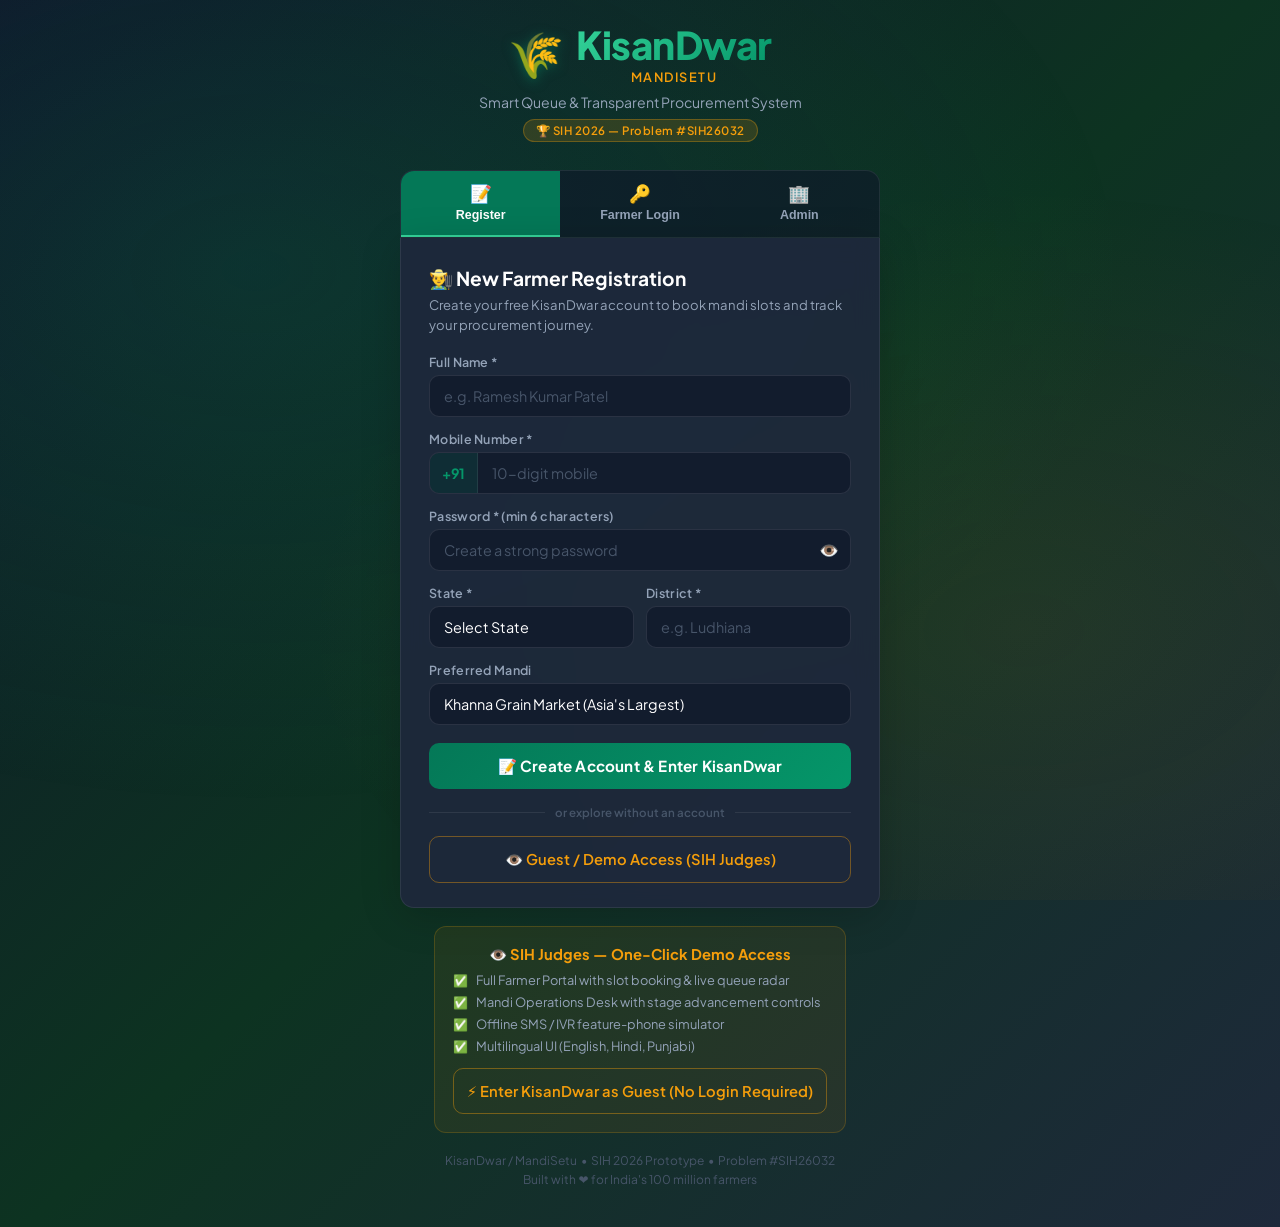
==== templates/login.html @ 2f961c19 "Added farmer registration and login" ====
<!DOCTYPE html>
<html lang="en">
<head>
    <meta charset="UTF-8">
    <meta name="viewport" content="width=device-width, initial-scale=1.0">
    <title>KisanDwar | Login & Registration Portal</title>
    <meta name="theme-color" content="#059669">
    <meta name="mobile-web-app-capable" content="yes">
    <link rel="manifest" href="/static/manifest.json">
    <link rel="preconnect" href="https://fonts.googleapis.com">
    <link rel="preconnect" href="https://fonts.gstatic.com" crossorigin>
    <link href="https://fonts.googleapis.com/css2?family=Plus+Jakarta+Sans:wght@400;500;600;700;800&display=swap" rel="stylesheet">
    <style>
        *, *::before, *::after { box-sizing: border-box; margin: 0; padding: 0; }

        :root {
            --green-600: #059669;
            --green-700: #047857;
            --green-800: #065f46;
            --green-50: #ecfdf5;
            --green-100: #d1fae5;
            --slate-900: #0f172a;
            --slate-800: #1e293b;
            --slate-700: #334155;
            --slate-600: #475569;
            --slate-400: #94a3b8;
            --slate-200: #e2e8f0;
            --slate-100: #f1f5f9;
            --amber-500: #f59e0b;
            --red-500: #ef4444;
            --white: #ffffff;
            --radius: 14px;
            --shadow: 0 4px 24px rgba(0,0,0,0.12);
            --shadow-lg: 0 8px 40px rgba(0,0,0,0.18);
        }

        body {
            font-family: 'Plus Jakarta Sans', system-ui, sans-serif;
            background: linear-gradient(135deg, var(--slate-900) 0%, #0d3321 50%, var(--slate-800) 100%);
            min-height: 100vh;
            display: flex;
            flex-direction: column;
            align-items: center;
            justify-content: flex-start;
            padding: 20px 16px 40px;
            position: relative;
            overflow-x: hidden;
        }

        body::before {
            content: '';
            position: fixed;
            inset: 0;
            background: radial-gradient(ellipse at 20% 30%, rgba(5,150,105,0.15) 0%, transparent 60%),
                        radial-gradient(ellipse at 80% 70%, rgba(245,158,11,0.07) 0%, transparent 50%);
            pointer-events: none;
        }

        /* ---- HEADER ---- */
        .auth-header {
            text-align: center;
            margin-bottom: 28px;
            position: relative;
            z-index: 1;
        }

        .brand-logo-wrap {
            display: flex;
            align-items: center;
            justify-content: center;
            gap: 12px;
            margin-bottom: 8px;
        }

        .logo-emoji {
            font-size: 2.8rem;
            filter: drop-shadow(0 2px 6px rgba(5,150,105,0.5));
        }

        .brand-name-big {
            font-size: 2.4rem;
            font-weight: 800;
            background: linear-gradient(135deg, #34d399, #059669);
            -webkit-background-clip: text;
            -webkit-text-fill-color: transparent;
            background-clip: text;
            letter-spacing: -0.5px;
        }

        .brand-sub-text {
            font-size: 0.8rem;
            font-weight: 600;
            color: var(--amber-500);
            letter-spacing: 1.5px;
            text-transform: uppercase;
        }

        .tagline {
            color: var(--slate-400);
            font-size: 0.88rem;
            margin-top: 4px;
        }

        .sih-badge {
            display: inline-block;
            background: rgba(245,158,11,0.15);
            color: var(--amber-500);
            border: 1px solid rgba(245,158,11,0.3);
            border-radius: 20px;
            padding: 3px 12px;
            font-size: 0.72rem;
            font-weight: 600;
            margin-top: 8px;
            letter-spacing: 0.5px;
        }

        /* ---- MAIN CARD WRAPPER ---- */
        .auth-portal {
            width: 100%;
            max-width: 480px;
            position: relative;
            z-index: 1;
        }

        /* ---- TABS ---- */
        .portal-tabs {
            display: grid;
            grid-template-columns: 1fr 1fr 1fr;
            background: rgba(15,23,42,0.6);
            border: 1px solid rgba(255,255,255,0.08);
            border-radius: var(--radius) var(--radius) 0 0;
            overflow: hidden;
        }

        .ptab {
            padding: 13px 8px;
            text-align: center;
            cursor: pointer;
            font-size: 0.78rem;
            font-weight: 600;
            color: var(--slate-400);
            transition: all 0.25s ease;
            border: none;
            background: none;
            display: flex;
            flex-direction: column;
            align-items: center;
            gap: 3px;
        }

        .ptab .tab-icon { font-size: 1.1rem; }

        .ptab:hover { color: var(--green-600); background: rgba(5,150,105,0.06); }

        .ptab.active {
            color: var(--white);
            background: var(--green-700);
            border-bottom: 2px solid #34d399;
        }

        /* ---- PANEL CARD ---- */
        .auth-card {
            background: rgba(30,41,59,0.95);
            border: 1px solid rgba(255,255,255,0.08);
            border-top: none;
            border-radius: 0 0 var(--radius) var(--radius);
            padding: 28px 28px 24px;
            box-shadow: var(--shadow-lg);
            backdrop-filter: blur(12px);
        }

        .auth-panel { display: none; }
        .auth-panel.active { display: block; }

        .panel-title {
            font-size: 1.2rem;
            font-weight: 700;
            color: var(--white);
            margin-bottom: 4px;
        }

        .panel-desc {
            color: var(--slate-400);
            font-size: 0.82rem;
            margin-bottom: 20px;
            line-height: 1.5;
        }

        /* ---- FORM ELEMENTS ---- */
        .form-group {
            margin-bottom: 14px;
        }

        label {
            display: block;
            font-size: 0.78rem;
            font-weight: 600;
            color: var(--slate-400);
            margin-bottom: 5px;
            letter-spacing: 0.3px;
        }

        input[type="text"],
        input[type="tel"],
        input[type="password"],
        select {
            width: 100%;
            padding: 11px 14px;
            background: rgba(15,23,42,0.7);
            border: 1.5px solid rgba(255,255,255,0.1);
            border-radius: 10px;
            color: var(--white);
            font-family: inherit;
            font-size: 0.9rem;
            transition: border-color 0.2s, box-shadow 0.2s;
            outline: none;
            -webkit-appearance: none;
            appearance: none;
        }

        input:focus, select:focus {
            border-color: var(--green-600);
            box-shadow: 0 0 0 3px rgba(5,150,105,0.18);
        }

        input::placeholder { color: var(--slate-600); }

        select option { background: var(--slate-800); }

        .form-row {
            display: grid;
            grid-template-columns: 1fr 1fr;
            gap: 12px;
        }

        /* ---- PHONE PREFIX ---- */
        .phone-field {
            display: flex;
            align-items: center;
            background: rgba(15,23,42,0.7);
            border: 1.5px solid rgba(255,255,255,0.1);
            border-radius: 10px;
            overflow: hidden;
            transition: border-color 0.2s, box-shadow 0.2s;
        }

        .phone-field:focus-within {
            border-color: var(--green-600);
            box-shadow: 0 0 0 3px rgba(5,150,105,0.18);
        }

        .phone-prefix {
            padding: 11px 12px;
            background: rgba(5,150,105,0.15);
            color: var(--green-600);
            font-size: 0.88rem;
            font-weight: 700;
            white-space: nowrap;
            border-right: 1.5px solid rgba(255,255,255,0.08);
        }

        .phone-field input {
            border: none;
            border-radius: 0;
            background: transparent;
            flex: 1;
            box-shadow: none;
        }

        .phone-field input:focus {
            box-shadow: none;
            border: none;
        }

        /* ---- BUTTONS ---- */
        .btn-primary-auth {
            width: 100%;
            padding: 13px;
            background: linear-gradient(135deg, var(--green-700), var(--green-600));
            color: var(--white);
            border: none;
            border-radius: 10px;
            font-family: inherit;
            font-size: 0.95rem;
            font-weight: 700;
            cursor: pointer;
            transition: all 0.2s ease;
            display: flex;
            align-items: center;
            justify-content: center;
            gap: 8px;
            margin-top: 18px;
            letter-spacing: 0.2px;
        }

        .btn-primary-auth:hover:not(:disabled) {
            background: linear-gradient(135deg, var(--green-800), var(--green-700));
            transform: translateY(-1px);
            box-shadow: 0 4px 16px rgba(5,150,105,0.35);
        }

        .btn-primary-auth:disabled {
            opacity: 0.6;
            cursor: not-allowed;
            transform: none;
        }

        .btn-guest {
            width: 100%;
            padding: 13px;
            background: transparent;
            color: var(--amber-500);
            border: 1.5px solid rgba(245,158,11,0.4);
            border-radius: 10px;
            font-family: inherit;
            font-size: 0.92rem;
            font-weight: 600;
            cursor: pointer;
            transition: all 0.2s ease;
            display: flex;
            align-items: center;
            justify-content: center;
            gap: 8px;
            margin-top: 10px;
        }

        .btn-guest:hover {
            background: rgba(245,158,11,0.08);
            border-color: var(--amber-500);
        }

        /* ---- ERROR / SUCCESS ---- */
        .auth-message {
            padding: 10px 14px;
            border-radius: 8px;
            font-size: 0.82rem;
            font-weight: 600;
            margin-top: 12px;
            display: none;
            align-items: center;
            gap: 8px;
        }

        .auth-message.error {
            background: rgba(239,68,68,0.12);
            border: 1px solid rgba(239,68,68,0.3);
            color: #fca5a5;
            display: flex;
        }

        .auth-message.success {
            background: rgba(5,150,105,0.12);
            border: 1px solid rgba(5,150,105,0.3);
            color: #6ee7b7;
            display: flex;
        }

        /* ---- GUEST CARD ---- */
        .guest-highlight {
            background: rgba(245,158,11,0.07);
            border: 1px solid rgba(245,158,11,0.2);
            border-radius: 12px;
            padding: 18px;
            margin-bottom: 16px;
        }

        .guest-highlight h4 {
            color: var(--amber-500);
            font-size: 0.92rem;
            font-weight: 700;
            margin-bottom: 8px;
        }

        .guest-feature-list {
            list-style: none;
            display: flex;
            flex-direction: column;
            gap: 6px;
        }

        .guest-feature-list li {
            color: var(--slate-400);
            font-size: 0.8rem;
            display: flex;
            align-items: center;
            gap: 8px;
        }

        .guest-feature-list li::before {
            content: '✅';
            font-size: 0.75rem;
        }

        /* ---- DEMO CREDENTIALS BOX ---- */
        .demo-creds {
            background: rgba(15,23,42,0.7);
            border: 1px solid rgba(255,255,255,0.06);
            border-radius: 10px;
            padding: 14px;
            margin-top: 16px;
        }

        .demo-creds-title {
            font-size: 0.72rem;
            font-weight: 700;
            color: var(--slate-400);
            text-transform: uppercase;
            letter-spacing: 1px;
            margin-bottom: 10px;
        }

        .cred-row {
            display: flex;
            justify-content: space-between;
            align-items: center;
            margin-bottom: 6px;
        }

        .cred-label { color: var(--slate-400); font-size: 0.78rem; }
        .cred-val {
            font-family: 'JetBrains Mono', monospace, sans-serif;
            font-size: 0.82rem;
            color: #34d399;
            font-weight: 600;
            background: rgba(52,211,153,0.08);
            padding: 2px 8px;
            border-radius: 4px;
            cursor: pointer;
        }

        /* ---- FOOTER ---- */
        .auth-footer {
            text-align: center;
            margin-top: 20px;
            color: var(--slate-600);
            font-size: 0.75rem;
            position: relative;
            z-index: 1;
        }

        .auth-footer a { color: var(--green-600); text-decoration: none; }

        /* ---- PASSWORD TOGGLE ---- */
        .pass-wrapper {
            position: relative;
        }

        .pass-wrapper input { padding-right: 42px; }

        .toggle-pass {
            position: absolute;
            right: 12px;
            top: 50%;
            transform: translateY(-50%);
            cursor: pointer;
            color: var(--slate-400);
            font-size: 1rem;
            user-select: none;
            background: none;
            border: none;
            padding: 0;
        }

        /* ---- DIVIDER ---- */
        .divider {
            display: flex;
            align-items: center;
            gap: 10px;
            margin: 16px 0;
        }

        .divider::before, .divider::after {
            content: '';
            flex: 1;
            height: 1px;
            background: rgba(255,255,255,0.08);
        }

        .divider span {
            font-size: 0.72rem;
            color: var(--slate-600);
            font-weight: 600;
            white-space: nowrap;
        }

        /* ---- RESPONSIVE ---- */
        @media (max-width: 480px) {
            body { padding: 12px 10px 30px; }
            .auth-card { padding: 22px 18px 20px; }
            .brand-name-big { font-size: 1.9rem; }
            .form-row { grid-template-columns: 1fr; }
        }

        /* ---- LOADING SPINNER ---- */
        .spinner {
            width: 16px;
            height: 16px;
            border: 2px solid rgba(255,255,255,0.3);
            border-top-color: white;
            border-radius: 50%;
            animation: spin 0.7s linear infinite;
            display: inline-block;
        }

        @keyframes spin { to { transform: rotate(360deg); } }
    </style>
</head>
<body>

    <!-- HEADER -->
    <header class="auth-header">
        <div class="brand-logo-wrap">
            <span class="logo-emoji">🌾</span>
            <div>
                <div class="brand-name-big">KisanDwar</div>
                <div class="brand-sub-text">MandiSetu</div>
            </div>
        </div>
        <p class="tagline">Smart Queue & Transparent Procurement System</p>
        <span class="sih-badge">🏆 SIH 2026 — Problem #SIH26032</span>
    </header>

    <!-- AUTH PORTAL -->
    <div class="auth-portal">

        <!-- TABS -->
        <div class="portal-tabs" role="tablist">
            <button class="ptab active" data-panel="register" role="tab" aria-selected="true">
                <span class="tab-icon">📝</span>
                <span>Register</span>
            </button>
            <button class="ptab" data-panel="login" role="tab" aria-selected="false">
                <span class="tab-icon">🔑</span>
                <span>Farmer Login</span>
            </button>
            <button class="ptab" data-panel="admin" role="tab" aria-selected="false">
                <span class="tab-icon">🏢</span>
                <span>Admin</span>
            </button>
        </div>

        <!-- CARD PANELS -->
        <div class="auth-card">

            <!-- PANEL: REGISTER -->
            <div id="panel-register" class="auth-panel active">
                <h2 class="panel-title">👨‍🌾 New Farmer Registration</h2>
                <p class="panel-desc">Create your free KisanDwar account to book mandi slots and track your procurement journey.</p>

                <form id="registerForm" autocomplete="off" novalidate>
                    <div class="form-group">
                        <label>Full Name *</label>
                        <input type="text" id="reg-name" placeholder="e.g. Ramesh Kumar Patel" autocomplete="name" required>
                    </div>

                    <div class="form-group">
                        <label>Mobile Number *</label>
                        <div class="phone-field">
                            <span class="phone-prefix">+91</span>
                            <input type="tel" id="reg-phone" placeholder="10-digit mobile" maxlength="10" autocomplete="tel" required>
                        </div>
                    </div>

                    <div class="form-group">
                        <label>Password * (min 6 characters)</label>
                        <div class="pass-wrapper">
                            <input type="password" id="reg-password" placeholder="Create a strong password" autocomplete="new-password" required>
                            <button type="button" class="toggle-pass" data-target="reg-password">👁️</button>
                        </div>
                    </div>

                    <div class="form-row">
                        <div class="form-group">
                            <label>State *</label>
                            <select id="reg-state">
                                <option value="">Select State</option>
                                <option value="Punjab">Punjab</option>
                                <option value="Haryana">Haryana</option>
                                <option value="Uttar Pradesh">Uttar Pradesh</option>
                                <option value="Madhya Pradesh">Madhya Pradesh</option>
                                <option value="Rajasthan">Rajasthan</option>
                                <option value="Maharashtra">Maharashtra</option>
                                <option value="Gujarat">Gujarat</option>
                                <option value="Bihar">Bihar</option>
                                <option value="Odisha">Odisha</option>
                                <option value="West Bengal">West Bengal</option>
                                <option value="Other">Other</option>
                            </select>
                        </div>
                        <div class="form-group">
                            <label>District *</label>
                            <input type="text" id="reg-district" placeholder="e.g. Ludhiana">
                        </div>
                    </div>

                    <div class="form-group">
                        <label>Preferred Mandi</label>
                        <select id="reg-mandi">
                            <option value="1">Khanna Grain Market (Asia's Largest)</option>
                            <option value="2">Karnal APMC Sub-Yard</option>
                            <option value="3">Barnala Food Grain Center</option>
                            <option value="4">Ujjain Krishi Upaj Mandi</option>
                        </select>
                    </div>

                    <div id="reg-msg" class="auth-message" role="alert"></div>

                    <button type="submit" class="btn-primary-auth" id="btn-register">
                        <span>📝 Create Account & Enter KisanDwar</span>
                    </button>
                </form>

                <div class="divider"><span>or explore without an account</span></div>

                <button class="btn-guest" id="btn-guest-reg">
                    👁️ Guest / Demo Access (SIH Judges)
                </button>
            </div>

            <!-- PANEL: FARMER LOGIN -->
            <div id="panel-login" class="auth-panel">
                <h2 class="panel-title">🔑 Farmer Login</h2>
                <p class="panel-desc">Login with your registered mobile number and password.</p>

                <form id="loginForm" autocomplete="off" novalidate>
                    <div class="form-group">
                        <label>Registered Mobile Number *</label>
                        <div class="phone-field">
                            <span class="phone-prefix">+91</span>
                            <input type="tel" id="login-phone" placeholder="10-digit mobile" maxlength="10" autocomplete="tel" required>
                        </div>
                    </div>

                    <div class="form-group">
                        <label>Password *</label>
                        <div class="pass-wrapper">
                            <input type="password" id="login-password" placeholder="Your password" autocomplete="current-password" required>
                            <button type="button" class="toggle-pass" data-target="login-password">👁️</button>
                        </div>
                    </div>

                    <div id="login-msg" class="auth-message" role="alert"></div>

                    <button type="submit" class="btn-primary-auth" id="btn-login">
                        <span>🔑 Login to KisanDwar</span>
                    </button>
                </form>

                <div class="divider"><span>or explore without an account</span></div>

                <button class="btn-guest" id="btn-guest-login">
                    👁️ Guest / Demo Access (SIH Judges)
                </button>

                <div class="demo-creds">
                    <div class="demo-creds-title">⚡ Quick Demo Fill</div>
                    <div class="cred-row">
                        <span class="cred-label">Mobile (pre-seeded farmer)</span>
                        <span class="cred-val" id="fill-demo-phone">9876543210</span>
                    </div>
                    <div class="cred-row">
                        <span class="cred-label">Note</span>
                        <span class="cred-val" style="font-family: inherit; font-size:0.7rem; color: var(--amber-500);">Use Guest access for demo farmers</span>
                    </div>
                </div>
            </div>

            <!-- PANEL: ADMIN LOGIN -->
            <div id="panel-admin" class="auth-panel">
                <h2 class="panel-title">🏢 Mandi Admin Login</h2>
                <p class="panel-desc">Mandi Inspector / APMC Officer login to access the Operations Control Desk.</p>

                <form id="adminForm" autocomplete="off" novalidate>
                    <div class="form-group">
                        <label>Admin Username *</label>
                        <input type="text" id="admin-username" placeholder="e.g. admin" autocomplete="username" required>
                    </div>

                    <div class="form-group">
                        <label>Password *</label>
                        <div class="pass-wrapper">
                            <input type="password" id="admin-password" placeholder="Admin password" autocomplete="current-password" required>
                            <button type="button" class="toggle-pass" data-target="admin-password">👁️</button>
                        </div>
                    </div>

                    <div id="admin-msg" class="auth-message" role="alert"></div>

                    <button type="submit" class="btn-primary-auth" id="btn-admin">
                        <span>🏢 Login to Operations Desk</span>
                    </button>
                </form>

                <div class="demo-creds">
                    <div class="demo-creds-title">🔐 Demo Admin Credentials</div>
                    <div class="cred-row">
                        <span class="cred-label">Username</span>
                        <span class="cred-val" id="fill-admin-user">admin</span>
                    </div>
                    <div class="cred-row">
                        <span class="cred-label">Password</span>
                        <span class="cred-val" id="fill-admin-pass">mandi@2026</span>
                    </div>
                    <p style="color: var(--slate-600); font-size: 0.72rem; margin-top: 8px;">Click the values above to auto-fill</p>
                </div>

                <div class="divider"><span>or explore without an account</span></div>

                <button class="btn-guest" id="btn-guest-admin">
                    👁️ Guest / Demo Access (SIH Judges)
                </button>
            </div>

        </div>
    </div>

    <!-- GUEST QUICK-ACCESS STRIP -->
    <div style="margin-top: 18px; text-align: center; position: relative; z-index:1;">
        <div class="guest-highlight" style="max-width: 480px; margin: 0 auto;">
            <h4>👁️ SIH Judges — One-Click Demo Access</h4>
            <ul class="guest-feature-list">
                <li>Full Farmer Portal with slot booking & live queue radar</li>
                <li>Mandi Operations Desk with stage advancement controls</li>
                <li>Offline SMS / IVR feature-phone simulator</li>
                <li>Multilingual UI (English, Hindi, Punjabi)</li>
            </ul>
            <button class="btn-guest" id="btn-guest-main" style="margin-top: 14px;">
                ⚡ Enter KisanDwar as Guest (No Login Required)
            </button>
        </div>
    </div>

    <footer class="auth-footer">
        <p>KisanDwar / MandiSetu &nbsp;•&nbsp; SIH 2026 Prototype &nbsp;•&nbsp; Problem #SIH26032</p>
        <p style="margin-top: 4px;">Built with ❤️ for India's 100 million farmers</p>
    </footer>

    <script>
    // ---- Tab switching ----
    document.querySelectorAll('.ptab').forEach(tab => {
        tab.addEventListener('click', () => {
            document.querySelectorAll('.ptab').forEach(t => {
                t.classList.remove('active');
                t.setAttribute('aria-selected', 'false');
            });
            document.querySelectorAll('.auth-panel').forEach(p => p.classList.remove('active'));
            tab.classList.add('active');
            tab.setAttribute('aria-selected', 'true');
            document.getElementById('panel-' + tab.dataset.panel).classList.add('active');
        });
    });

    // ---- Password toggle ----
    document.querySelectorAll('.toggle-pass').forEach(btn => {
        btn.addEventListener('click', () => {
            const inp = document.getElementById(btn.dataset.target);
            if (!inp) return;
            inp.type = inp.type === 'password' ? 'text' : 'password';
            btn.textContent = inp.type === 'password' ? '👁️' : '🙈';
        });
    });

    // ---- Show message helper ----
    function showMsg(id, text, type) {
        const el = document.getElementById(id);
        if (!el) return;
        el.textContent = (type === 'error' ? '⚠️ ' : '✅ ') + text;
        el.className = 'auth-message ' + type;
    }

    function hideMsg(id) {
        const el = document.getElementById(id);
        if (el) el.className = 'auth-message';
    }

    function setBtnLoading(id, loading) {
        const btn = document.getElementById(id);
        if (!btn) return;
        btn.disabled = loading;
        if (loading) {
            btn.dataset.orig = btn.innerHTML;
            btn.innerHTML = '<span class="spinner"></span> <span>Please wait...</span>';
        } else {
            btn.innerHTML = btn.dataset.orig || btn.innerHTML;
        }
    }

    // ---- REGISTER ----
    document.getElementById('registerForm').addEventListener('submit', async (e) => {
        e.preventDefault();
        hideMsg('reg-msg');

        const name = document.getElementById('reg-name').value.trim();
        const phone = document.getElementById('reg-phone').value.trim();
        const password = document.getElementById('reg-password').value;
        const state = document.getElementById('reg-state').value;
        const district = document.getElementById('reg-district').value.trim();
        const preferred_mandi_id = parseInt(document.getElementById('reg-mandi').value);

        if (!name || !phone || !password || !state || !district) {
            showMsg('reg-msg', 'Please fill all required fields.', 'error');
            return;
        }

        setBtnLoading('btn-register', true);

        try {
            const res = await fetch('/api/auth/register', {
                method: 'POST',
                headers: { 'Content-Type': 'application/json' },
                body: JSON.stringify({ name, phone, password, state, district, preferred_mandi_id })
            });
            const data = await res.json();

            if (data.success) {
                showMsg('reg-msg', data.message, 'success');
                setTimeout(() => window.location.href = '/', 800);
            } else {
                showMsg('reg-msg', data.error || 'Registration failed.', 'error');
            }
        } catch (err) {
            showMsg('reg-msg', 'Network error. Please try again.', 'error');
        } finally {
            setBtnLoading('btn-register', false);
        }
    });

    // ---- FARMER LOGIN ----
    document.getElementById('loginForm').addEventListener('submit', async (e) => {
        e.preventDefault();
        hideMsg('login-msg');

        const phone = document.getElementById('login-phone').value.trim();
        const password = document.getElementById('login-password').value;

        if (!phone || !password) {
            showMsg('login-msg', 'Mobile number and password are required.', 'error');
            return;
        }

        setBtnLoading('btn-login', true);

        try {
            const res = await fetch('/api/auth/login', {
                method: 'POST',
                headers: { 'Content-Type': 'application/json' },
                body: JSON.stringify({ phone, password })
            });
            const data = await res.json();

            if (data.success) {
                showMsg('login-msg', data.message, 'success');
                setTimeout(() => window.location.href = '/', 800);
            } else {
                showMsg('login-msg', data.error || 'Login failed.', 'error');
            }
        } catch (err) {
            showMsg('login-msg', 'Network error. Please try again.', 'error');
        } finally {
            setBtnLoading('btn-login', false);
        }
    });

    // ---- ADMIN LOGIN ----
    document.getElementById('adminForm').addEventListener('submit', async (e) => {
        e.preventDefault();
        hideMsg('admin-msg');

        const username = document.getElementById('admin-username').value.trim();
        const password = document.getElementById('admin-password').value;

        if (!username || !password) {
            showMsg('admin-msg', 'Username and password are required.', 'error');
            return;
        }

        setBtnLoading('btn-admin', true);

        try {
            const res = await fetch('/api/auth/admin-login', {
                method: 'POST',
                headers: { 'Content-Type': 'application/json' },
                body: JSON.stringify({ username, password })
            });
            const data = await res.json();

            if (data.success) {
                showMsg('admin-msg', data.message, 'success');
                setTimeout(() => window.location.href = '/', 800);
            } else {
                showMsg('admin-msg', data.error || 'Invalid credentials.', 'error');
            }
        } catch (err) {
            showMsg('admin-msg', 'Network error. Please try again.', 'error');
        } finally {
            setBtnLoading('btn-admin', false);
        }
    });

    // ---- GUEST ACCESS ----
    async function guestLogin() {
        try {
            const res = await fetch('/api/auth/guest', { method: 'POST' });
            const data = await res.json();
            if (data.success) window.location.href = '/';
        } catch (err) {
            window.location.href = '/app';
        }
    }

    ['btn-guest-reg', 'btn-guest-login', 'btn-guest-admin', 'btn-guest-main'].forEach(id => {
        const btn = document.getElementById(id);
        if (btn) btn.addEventListener('click', guestLogin);
    });

    // ---- DEMO CREDENTIAL AUTO-FILL ----
    document.getElementById('fill-admin-user')?.addEventListener('click', () => {
        document.getElementById('admin-username').value = 'admin';
    });
    document.getElementById('fill-admin-pass')?.addEventListener('click', () => {
        document.getElementById('admin-password').value = 'mandi@2026';
        // Switch to admin tab if not already
        document.querySelector('[data-panel="admin"]')?.click();
    });
    </script>
</body>
</html>
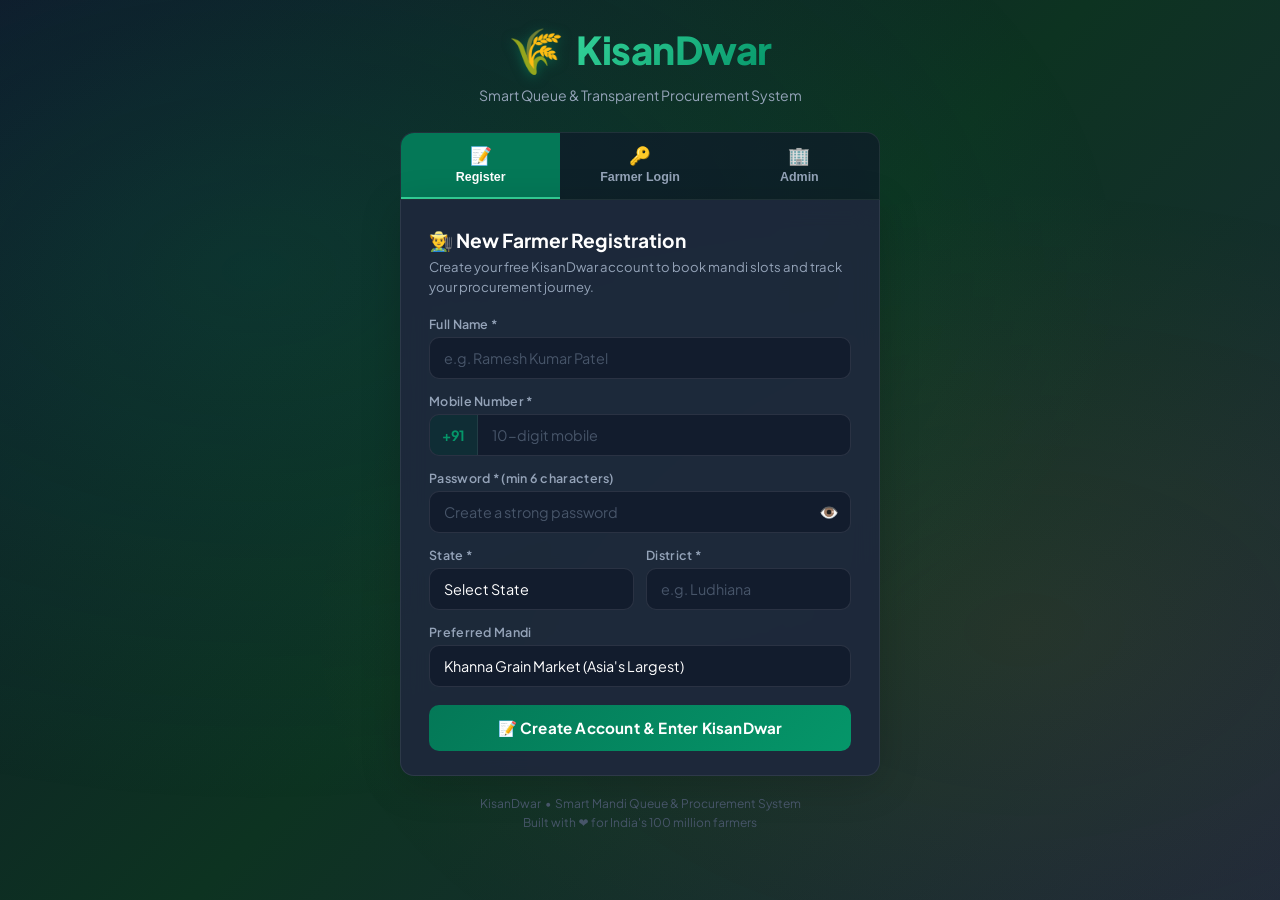
==== commit d63b5fee: "Cleaned KisanDwar branding" ====
--- a/templates/login.html
+++ b/templates/login.html
@@ -513,11 +513,9 @@
             <span class="logo-emoji">🌾</span>
             <div>
                 <div class="brand-name-big">KisanDwar</div>
-                <div class="brand-sub-text">MandiSetu</div>
             </div>
         </div>
         <p class="tagline">Smart Queue & Transparent Procurement System</p>
-        <span class="sih-badge">🏆 SIH 2026 — Problem #SIH26032</span>
     </header>
 
     <!-- AUTH PORTAL -->
@@ -610,11 +608,6 @@
                     </button>
                 </form>
 
-                <div class="divider"><span>or explore without an account</span></div>
-
-                <button class="btn-guest" id="btn-guest-reg">
-                    👁️ Guest / Demo Access (SIH Judges)
-                </button>
             </div>
 
             <!-- PANEL: FARMER LOGIN -->
@@ -645,24 +638,6 @@
                         <span>🔑 Login to KisanDwar</span>
                     </button>
                 </form>
-
-                <div class="divider"><span>or explore without an account</span></div>
-
-                <button class="btn-guest" id="btn-guest-login">
-                    👁️ Guest / Demo Access (SIH Judges)
-                </button>
-
-                <div class="demo-creds">
-                    <div class="demo-creds-title">⚡ Quick Demo Fill</div>
-                    <div class="cred-row">
-                        <span class="cred-label">Mobile (pre-seeded farmer)</span>
-                        <span class="cred-val" id="fill-demo-phone">9876543210</span>
-                    </div>
-                    <div class="cred-row">
-                        <span class="cred-label">Note</span>
-                        <span class="cred-val" style="font-family: inherit; font-size:0.7rem; color: var(--amber-500);">Use Guest access for demo farmers</span>
-                    </div>
-                </div>
             </div>
 
             <!-- PANEL: ADMIN LOGIN -->
@@ -690,48 +665,13 @@
                         <span>🏢 Login to Operations Desk</span>
                     </button>
                 </form>
-
-                <div class="demo-creds">
-                    <div class="demo-creds-title">🔐 Demo Admin Credentials</div>
-                    <div class="cred-row">
-                        <span class="cred-label">Username</span>
-                        <span class="cred-val" id="fill-admin-user">admin</span>
-                    </div>
-                    <div class="cred-row">
-                        <span class="cred-label">Password</span>
-                        <span class="cred-val" id="fill-admin-pass">mandi@2026</span>
-                    </div>
-                    <p style="color: var(--slate-600); font-size: 0.72rem; margin-top: 8px;">Click the values above to auto-fill</p>
-                </div>
-
-                <div class="divider"><span>or explore without an account</span></div>
-
-                <button class="btn-guest" id="btn-guest-admin">
-                    👁️ Guest / Demo Access (SIH Judges)
-                </button>
             </div>
 
         </div>
     </div>
 
-    <!-- GUEST QUICK-ACCESS STRIP -->
-    <div style="margin-top: 18px; text-align: center; position: relative; z-index:1;">
-        <div class="guest-highlight" style="max-width: 480px; margin: 0 auto;">
-            <h4>👁️ SIH Judges — One-Click Demo Access</h4>
-            <ul class="guest-feature-list">
-                <li>Full Farmer Portal with slot booking & live queue radar</li>
-                <li>Mandi Operations Desk with stage advancement controls</li>
-                <li>Offline SMS / IVR feature-phone simulator</li>
-                <li>Multilingual UI (English, Hindi, Punjabi)</li>
-            </ul>
-            <button class="btn-guest" id="btn-guest-main" style="margin-top: 14px;">
-                ⚡ Enter KisanDwar as Guest (No Login Required)
-            </button>
-        </div>
-    </div>
-
     <footer class="auth-footer">
-        <p>KisanDwar / MandiSetu &nbsp;•&nbsp; SIH 2026 Prototype &nbsp;•&nbsp; Problem #SIH26032</p>
+        <p>KisanDwar &nbsp;•&nbsp; Smart Mandi Queue & Procurement System</p>
         <p style="margin-top: 4px;">Built with ❤️ for India's 100 million farmers</p>
     </footer>
 
